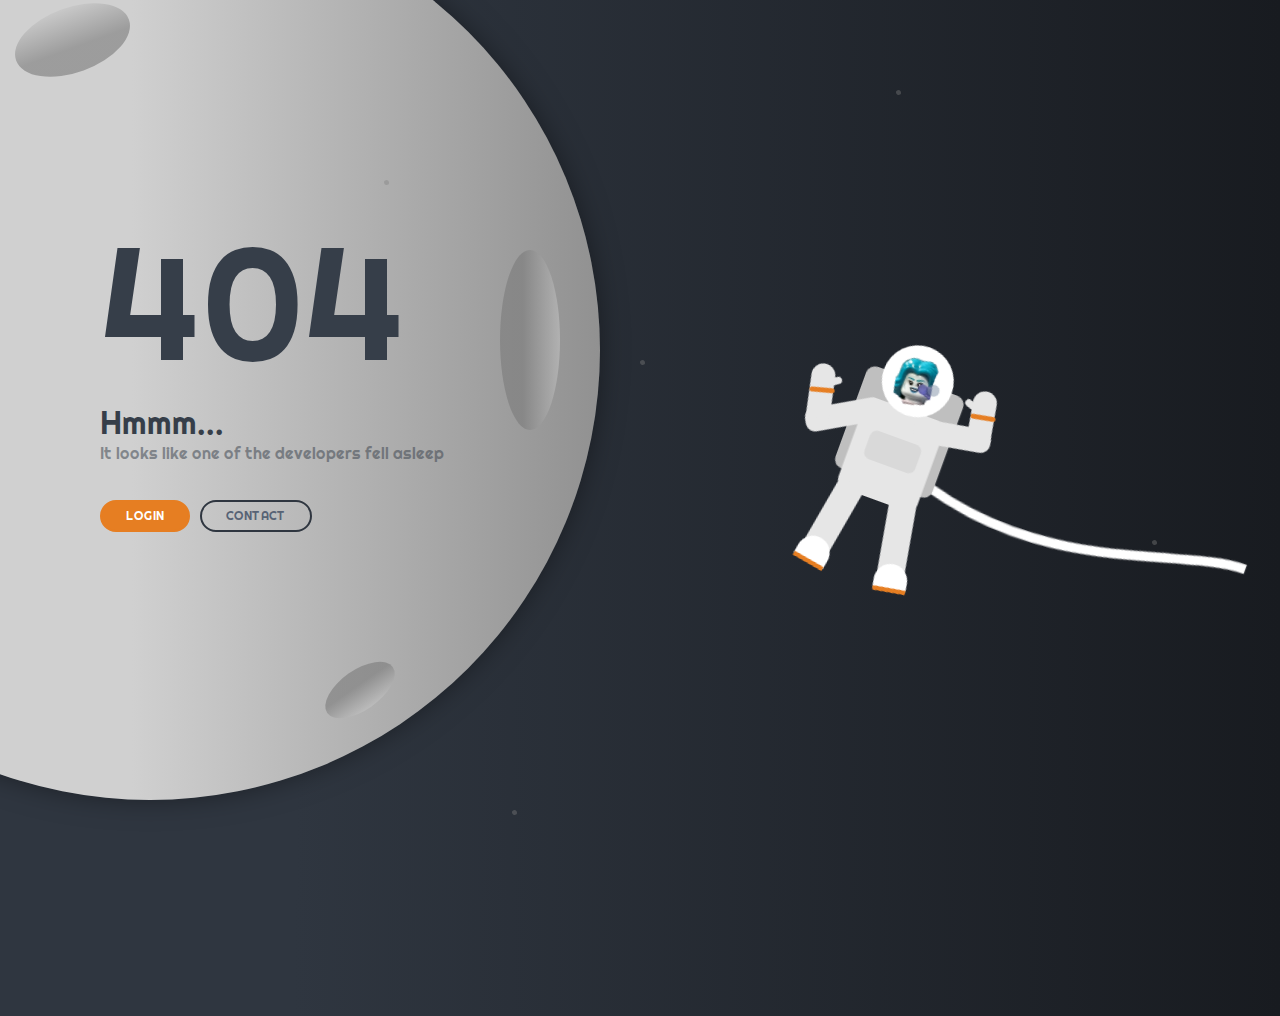
==== astronaut.html @ 207cbc8b "astronaut fun" ====
<!DOCTYPE html>
<html lang="en" >
<head>
  <meta charset="UTF-8">
  <title>Escape</title>
  <link rel="icon" type="image/png"  href="media/wp_head.png">
  <link href="https://fonts.googleapis.com/css?family=Righteous&display=swap" rel="stylesheet"><link rel="stylesheet" href="./assets/css/astronaut.css">

</head>
<body>
<!-- partial:index.partial.html -->
<div class="moon"></div>
<div class="moon__crater moon__crater1"></div>
<div class="moon__crater moon__crater2"></div>
<div class="moon__crater moon__crater3"></div>

<div class="star star1"></div>
<div class="star star2"></div>
<div class="star star3"></div>
<div class="star star4"></div>
<div class="star star5"></div>

<div class="error">
  <div class="error__title">404</div>
  <div class="error__subtitle">Hmmm...</div>
  <div class="error__description">It looks like one of the  developers fell asleep</div>
  <button class="error__button error__button--active">LOGIN</button>
  <button class="error__button">CONTACT</button>
</div>

<div class="astronaut">
  <div class="astronaut__backpack"></div>
  <div class="astronaut__body"></div>
  <div class="astronaut__body__chest"></div>
  <div class="astronaut__arm-left1"></div>
  <div class="astronaut__arm-left2"></div>
  <div class="astronaut__arm-right1"></div>
  <div class="astronaut__arm-right2"></div>
  <div class="astronaut__arm-thumb-left"></div>
  <div class="astronaut__arm-thumb-right"></div>
  <div class="astronaut__leg-left"></div>
  <div class="astronaut__leg-right"></div>
  <div class="astronaut__foot-left"></div>
  <div class="astronaut__foot-right"></div>
  <div class="astronaut__wrist-left"></div>
  <div class="astronaut__wrist-right"></div>
  
  <div class="astronaut__cord">
    <canvas id="cord" height="500px" width="500px"></canvas>
  </div>
  
  <div class="astronaut__head">
    <img src="media/wp_head.png" width="60px" height="60px">
    <canvas id="visor" width="60px" height="60px"></canvas>
    <div class="astronaut__head-visor-flare1"></div>
    <div class="astronaut__head-visor-flare2"></div>
  </div>
</div>
<!-- partial -->
  <script  src="./assets/js/astronaut.js"></script>

</body>
</html>
---- assets/css/astronaut.css ----
html,
body {
  height: 100%;
  width: 100%;
  margin: 0px;
  background: linear-gradient(90deg, #2f3640 23%, #181b20 100%);
}

.moon {
  background: linear-gradient(90deg, #d0d0d0 48%, #919191 100%);
  position: absolute;
  top: -100px;
  left: -300px;
  width: 900px;
  height: 900px;
  content: "";
  border-radius: 100%;
  box-shadow: 0px 0px 30px -4px rgba(0, 0, 0, 0.5);
}

.moon__crater {
  position: absolute;
  content: "";
  border-radius: 100%;
  background: linear-gradient(90deg, #7a7a7a 38%, #c3c3c3 100%);
  opacity: 0.6;
}

.moon__crater1 {
  top: 250px;
  left: 500px;
  width: 60px;
  height: 180px;
}

.moon__crater2 {
  top: 650px;
  left: 340px;
  width: 40px;
  height: 80px;
  transform: rotate(55deg);
}

.moon__crater3 {
  top: -20px;
  left: 40px;
  width: 65px;
  height: 120px;
  transform: rotate(250deg);
}

.star {
  background: grey;
  position: absolute;
  width: 5px;
  height: 5px;
  content: "";
  border-radius: 100%;
  transform: rotate(250deg);
  opacity: 0.4;
  animation-name: shimmer;
  animation-duration: 1.5s;
  animation-iteration-count: infinite;
  animation-direction: alternate;
}

@keyframes shimmer {
  from {
    opacity: 0;
  }
  to {
    opacity: 0.7;
  }
}
.star1 {
  top: 40%;
  left: 50%;
  animation-delay: 1s;
}

.star2 {
  top: 60%;
  left: 90%;
  animation-delay: 3s;
}

.star3 {
  top: 10%;
  left: 70%;
  animation-delay: 2s;
}

.star4 {
  top: 90%;
  left: 40%;
}

.star5 {
  top: 20%;
  left: 30%;
  animation-delay: 0.5s;
}

.error {
  position: absolute;
  left: 100px;
  top: 400px;
  transform: translateY(-60%);
  font-family: "Righteous", cursive;
  color: #363e49;
}

.error__title {
  font-size: 10em;
}

.error__subtitle {
  font-size: 2em;
}

.error__description {
  opacity: 0.5;
}

.error__button {
  min-width: 7em;
  margin-top: 3em;
  margin-right: 0.5em;
  padding: 0.5em 2em;
  outline: none;
  border: 2px solid #2f3640;
  background-color: transparent;
  border-radius: 8em;
  color: #576375;
  cursor: pointer;
  transition-duration: 0.2s;
  font-size: 0.75em;
  font-family: "Righteous", cursive;
}

.error__button:hover {
  color: #21252c;
}

.error__button--active {
  background-color: #e67e22;
  border: 2px solid #e67e22;
  color: white;
}

.error__button--active:hover {
  box-shadow: 0px 0px 8px 0px rgba(0, 0, 0, 0.5);
  color: white;
}

.astronaut {
  position: absolute;
  width: 185px;
  height: 300px;
  left: 70%;
  top: 50%;
  transform: translate(-50%, -50%) rotate(20deg) scale(1.2);
}

.astronaut__head {
  background-color: white;
  position: absolute;
  top: 60px;
  left: 60px;
  width: 60px;
  height: 60px;
  content: "";
  border-radius: 2em;
}

.astronaut__head-visor-flare1 {
  background-color: #7f8fa6;
  position: absolute;
  top: 28px;
  left: 40px;
  width: 10px;
  height: 10px;
  content: "";
  border-radius: 2em;
  opacity: 0.5;
}

.astronaut__head-visor-flare2 {
  background-color: #718093;
  position: absolute;
  top: 40px;
  left: 38px;
  width: 5px;
  height: 5px;
  content: "";
  border-radius: 2em;
  opacity: 0.3;
}

.astronaut__backpack {
  background-color: #bfbfbf;
  position: absolute;
  top: 90px;
  left: 47px;
  width: 86px;
  height: 90px;
  content: "";
  border-radius: 8px;
}

.astronaut__body {
  background-color: #e6e6e6;
  position: absolute;
  top: 115px;
  left: 55px;
  width: 70px;
  height: 80px;
  content: "";
  border-radius: 8px;
}

.astronaut__body__chest {
  background-color: #d9d9d9;
  position: absolute;
  top: 140px;
  left: 68px;
  width: 45px;
  height: 25px;
  content: "";
  border-radius: 6px;
}

.astronaut__arm-left1 {
  background-color: #e6e6e6;
  position: absolute;
  top: 127px;
  left: 9px;
  width: 65px;
  height: 20px;
  content: "";
  border-radius: 8px;
  transform: rotate(-30deg);
}

.astronaut__arm-left2 {
  background-color: #e6e6e6;
  position: absolute;
  top: 102px;
  left: 7px;
  width: 20px;
  height: 45px;
  content: "";
  border-radius: 8px;
  transform: rotate(-12deg);
  border-top-left-radius: 8em;
  border-top-right-radius: 8em;
}

.astronaut__arm-right1 {
  background-color: #e6e6e6;
  position: absolute;
  top: 113px;
  left: 100px;
  width: 65px;
  height: 20px;
  content: "";
  border-radius: 8px;
  transform: rotate(-10deg);
}

.astronaut__arm-right2 {
  background-color: #e6e6e6;
  position: absolute;
  top: 78px;
  left: 141px;
  width: 20px;
  height: 45px;
  content: "";
  border-radius: 8px;
  transform: rotate(-10deg);
  border-top-left-radius: 8em;
  border-top-right-radius: 8em;
}

.astronaut__arm-thumb-left {
  background-color: #e6e6e6;
  position: absolute;
  top: 110px;
  left: 21px;
  width: 10px;
  height: 6px;
  content: "";
  border-radius: 8em;
  transform: rotate(-35deg);
}

.astronaut__arm-thumb-right {
  background-color: #e6e6e6;
  position: absolute;
  top: 90px;
  left: 133px;
  width: 10px;
  height: 6px;
  content: "";
  border-radius: 8em;
  transform: rotate(20deg);
}

.astronaut__wrist-left {
  background-color: #e67e22;
  position: absolute;
  top: 122px;
  left: 6.5px;
  width: 21px;
  height: 4px;
  content: "";
  border-radius: 8em;
  transform: rotate(-15deg);
}

.astronaut__wrist-right {
  background-color: #e67e22;
  position: absolute;
  top: 98px;
  left: 141px;
  width: 21px;
  height: 4px;
  content: "";
  border-radius: 8em;
  transform: rotate(-10deg);
}

.astronaut__leg-left {
  background-color: #e6e6e6;
  position: absolute;
  top: 188px;
  left: 50px;
  width: 23px;
  height: 75px;
  content: "";
  transform: rotate(10deg);
}

.astronaut__leg-right {
  background-color: #e6e6e6;
  position: absolute;
  top: 188px;
  left: 108px;
  width: 23px;
  height: 75px;
  content: "";
  transform: rotate(-10deg);
}

.astronaut__foot-left {
  background-color: white;
  position: absolute;
  top: 240px;
  left: 43px;
  width: 28px;
  height: 20px;
  content: "";
  transform: rotate(10deg);
  border-radius: 3px;
  border-top-left-radius: 8em;
  border-top-right-radius: 8em;
  border-bottom: 4px solid #e67e22;
}

.astronaut__foot-right {
  background-color: white;
  position: absolute;
  top: 240px;
  left: 111px;
  width: 28px;
  height: 20px;
  content: "";
  transform: rotate(-10deg);
  border-radius: 3px;
  border-top-left-radius: 8em;
  border-top-right-radius: 8em;
  border-bottom: 4px solid #e67e22;
}
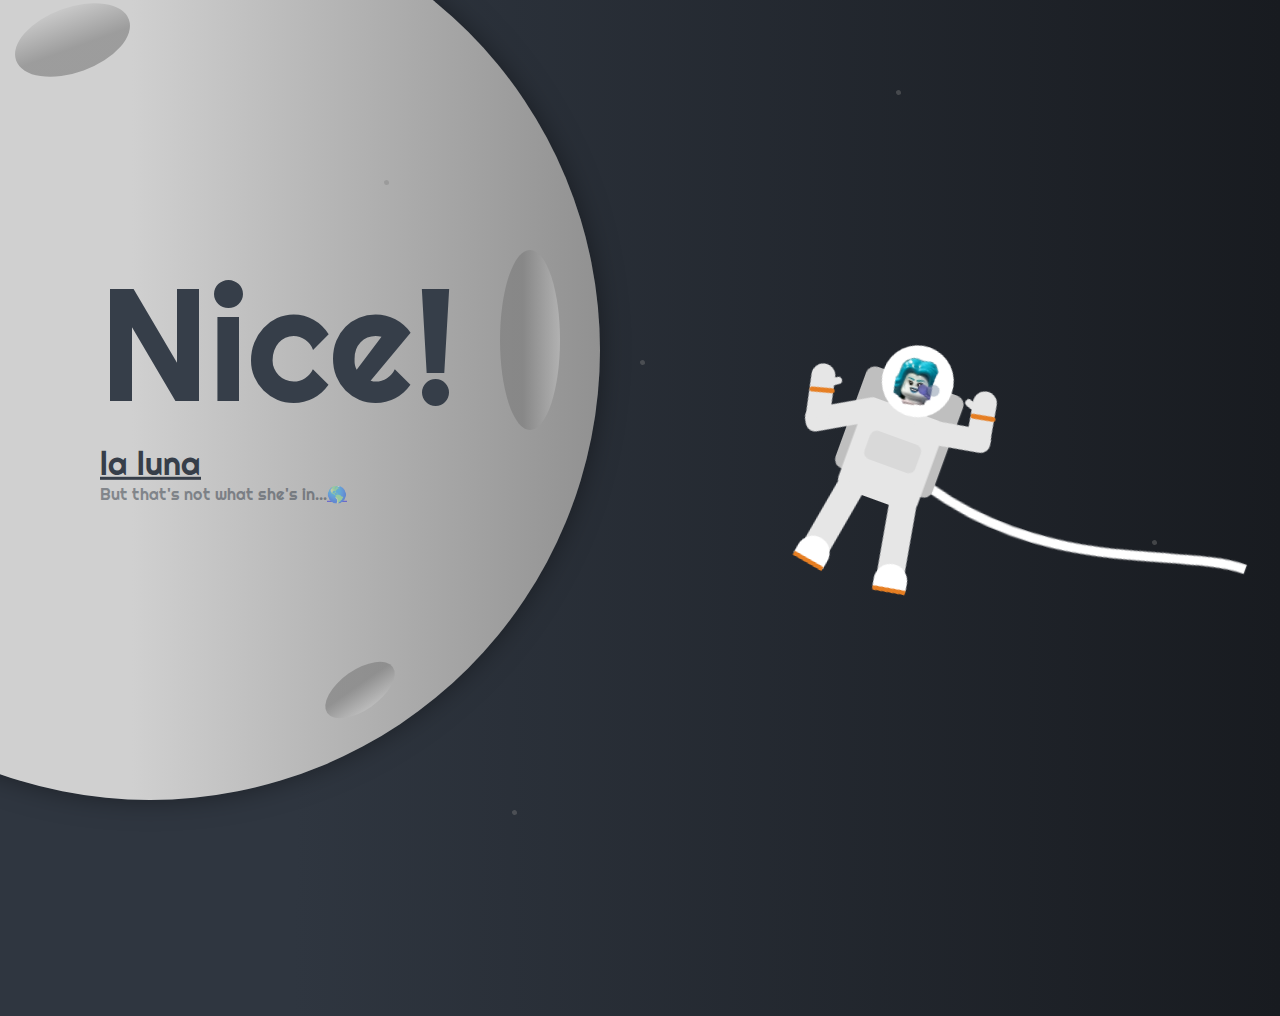
==== commit 35d8661f: "astronaut message and link" ====
--- a/astronaut.html
+++ b/astronaut.html
@@ -21,11 +21,11 @@
 <div class="star star5"></div>
 
 <div class="error">
-  <div class="error__title">404</div>
-  <div class="error__subtitle">Hmmm...</div>
-  <div class="error__description">It looks like one of the  developers fell asleep</div>
-  <button class="error__button error__button--active">LOGIN</button>
-  <button class="error__button">CONTACT</button>
+  <div class="error__title">Nice!</div>
+  <div class="error__subtitle"><u>la luna</u></div>
+  <div class="error__description">But that's not what she's in...<a href="https://en.wikipedia.org/wiki/Earth#Etymology">🌎</a></div>
+  <!--button class="error__button error__button--active">LOGIN</button>
+  <button class="error__button">CONTACT</button-->
 </div>
 
 <div class="astronaut">
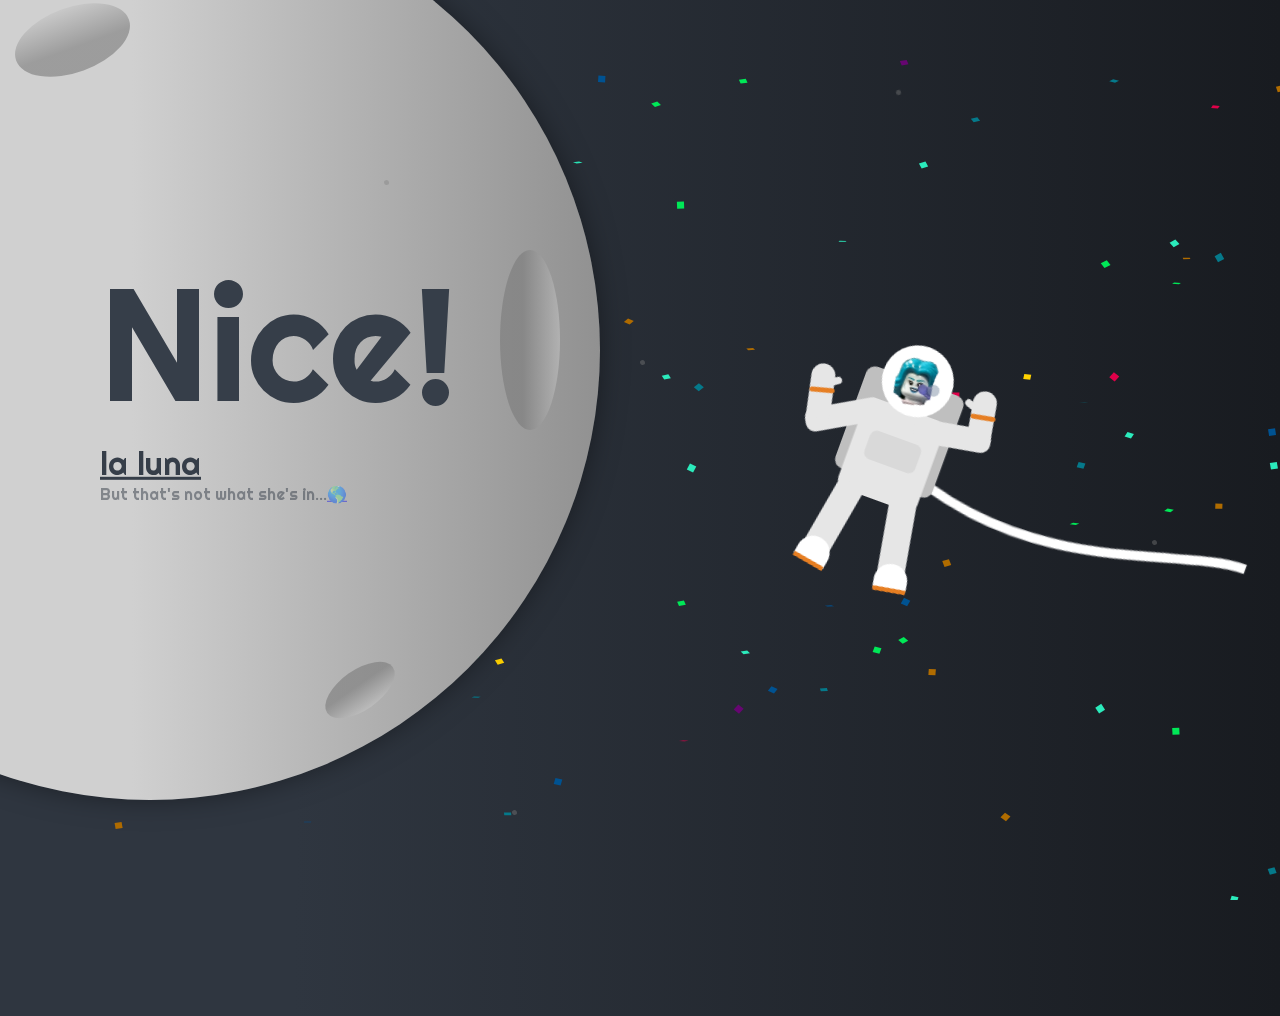
==== commit 9e263069: "touch ups before first simulation" ====
--- a/astronaut.html
+++ b/astronaut.html
@@ -5,9 +5,10 @@
   <title>Escape</title>
   <link rel="icon" type="image/png"  href="media/wp_head.png">
   <link href="https://fonts.googleapis.com/css?family=Righteous&display=swap" rel="stylesheet"><link rel="stylesheet" href="./assets/css/astronaut.css">
-
+  <link rel='stylesheet' href='https://fonts.googleapis.com/css?family=Varela+Round'><link rel="stylesheet" href="./assets/css/confetti.css">
 </head>
 <body>
+  <canvas height='1' id='confetti' width='1'></canvas>
 <!-- partial:index.partial.html -->
 <div class="moon"></div>
 <div class="moon__crater moon__crater1"></div>
@@ -58,6 +59,6 @@
 </div>
 <!-- partial -->
   <script  src="./assets/js/astronaut.js"></script>
-
+  <script  src="./assets/js/confetti.js"></script>
 </body>
 </html>
--- a/assets/css/confetti.css
+++ b/assets/css/confetti.css
@@ -0,0 +1,35 @@
+html, body {
+  margin: 0;
+  padding: 0;
+  height: 100%;
+  width: 100%;
+}
+#confetti{
+  position: absolute;
+  left: 0;
+  top: 0;
+  height: 100%;
+  width: 100%;
+}
+
+
+a.iprodev {
+  line-height: normal;
+  font-family: Varela Round, sans-serif;
+  font-weight: 600;
+  text-decoration: none;
+  font-size: 13px;
+  color: #A7AAAE;
+  position: absolute;
+  left: 20px;
+  bottom: 20px;
+  border: 1px solid #A7AAAE;
+  padding: 12px 20px 10px;
+  border-radius: 50px;
+  transition: all .1s ease-in-out;
+  text-transform: uppercase;
+}
+a.iprodev:hover {
+  background: #A7AAAE;
+  color: white;
+}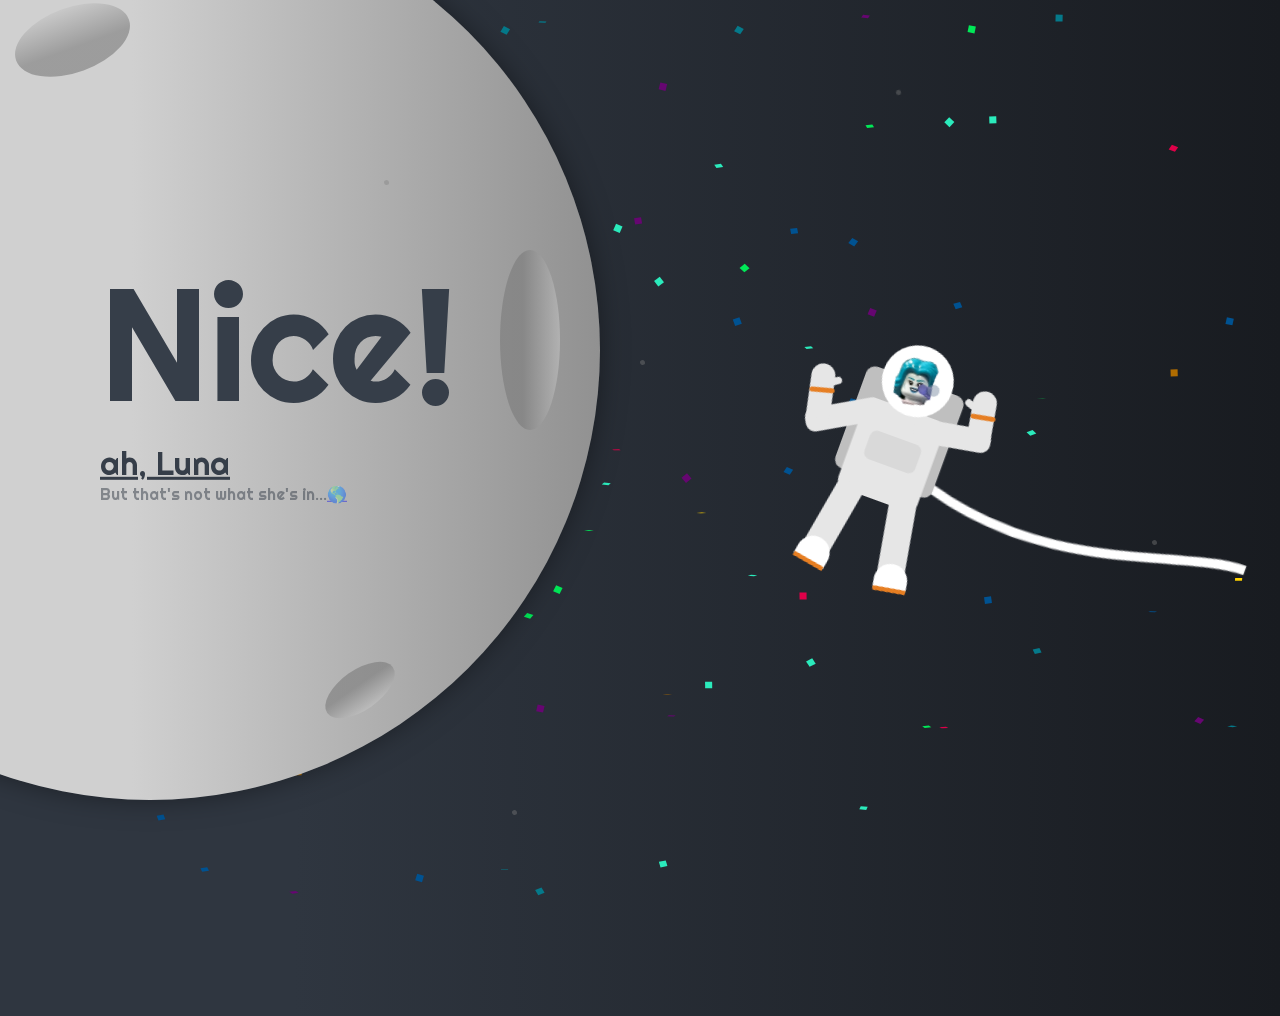
==== commit 5d9ce30b: "change astronaut message" ====
--- a/astronaut.html
+++ b/astronaut.html
@@ -23,7 +23,7 @@
 
 <div class="error">
   <div class="error__title">Nice!</div>
-  <div class="error__subtitle"><u>la luna</u></div>
+  <div class="error__subtitle"><u>ah, Luna</u></div>
   <div class="error__description">But that's not what she's in...<a href="https://en.wikipedia.org/wiki/Earth#Etymology">🌎</a></div>
   <!--button class="error__button error__button--active">LOGIN</button>
   <button class="error__button">CONTACT</button-->
